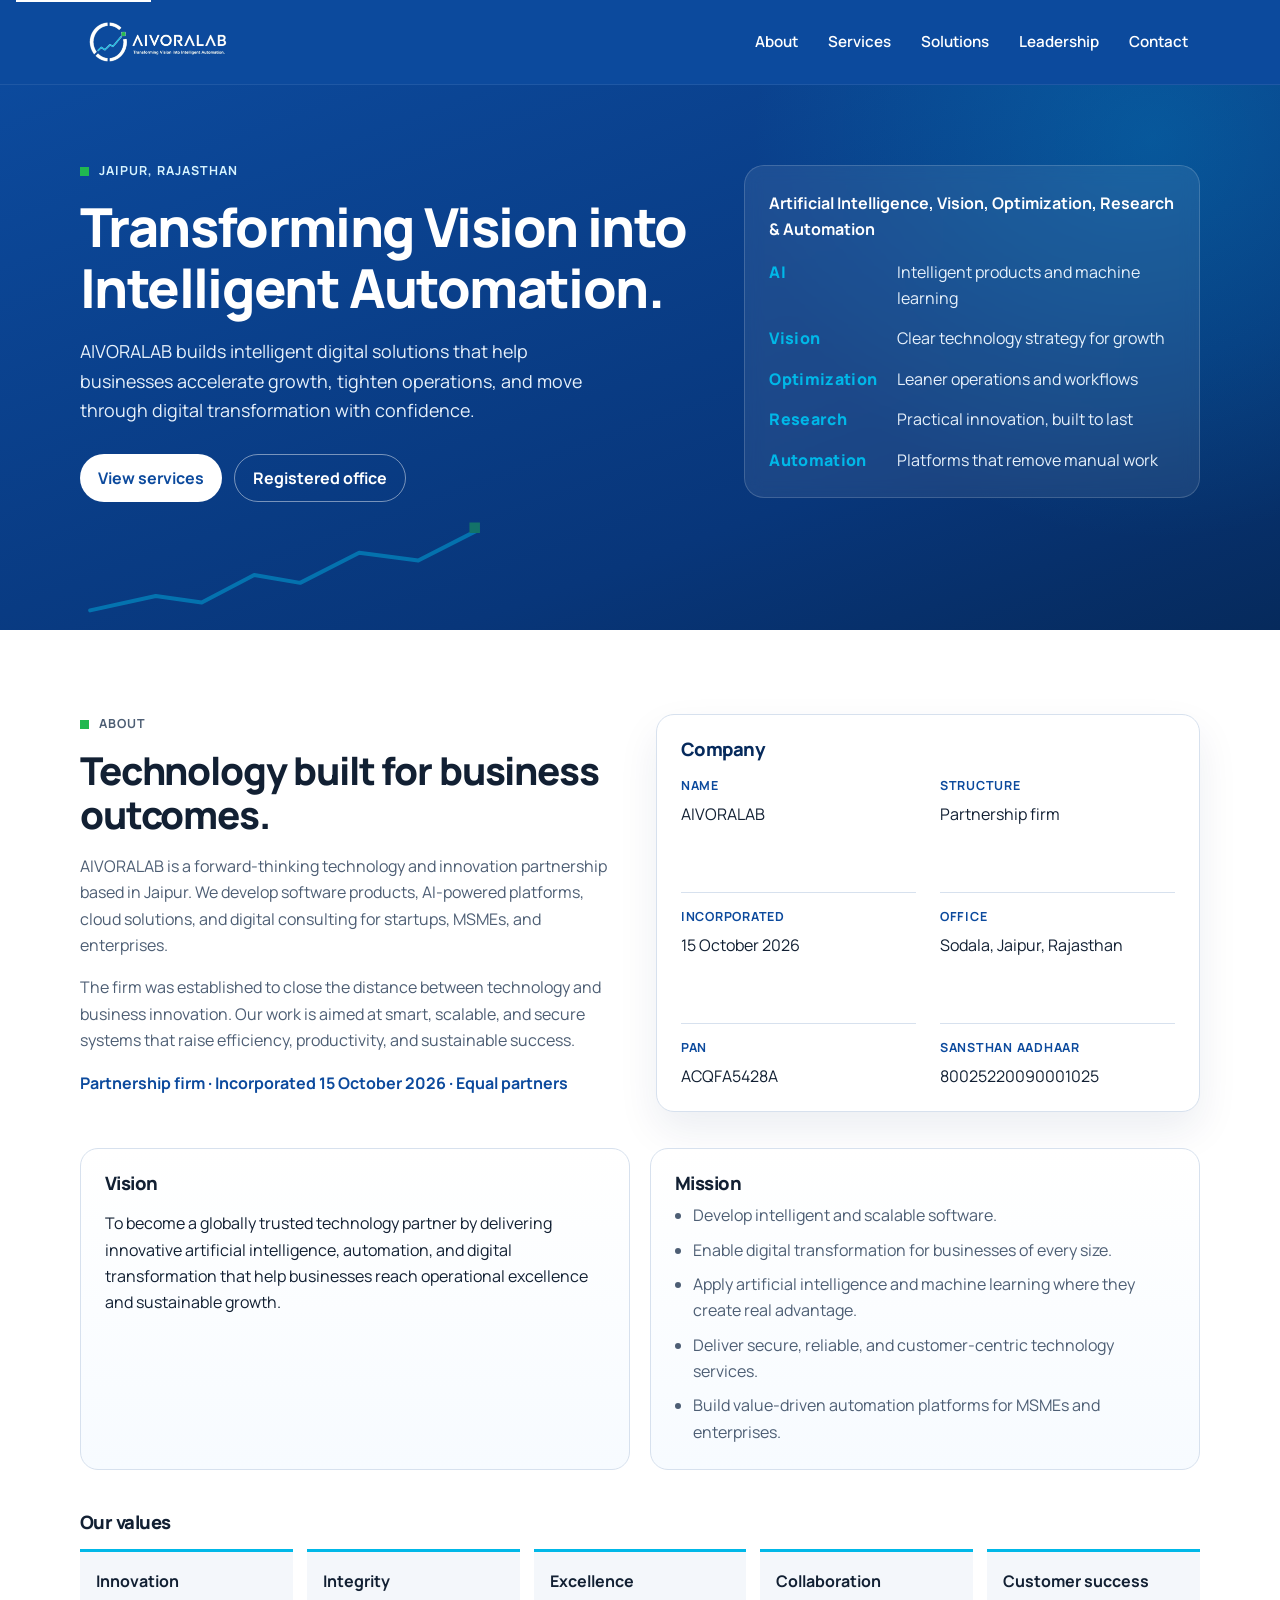
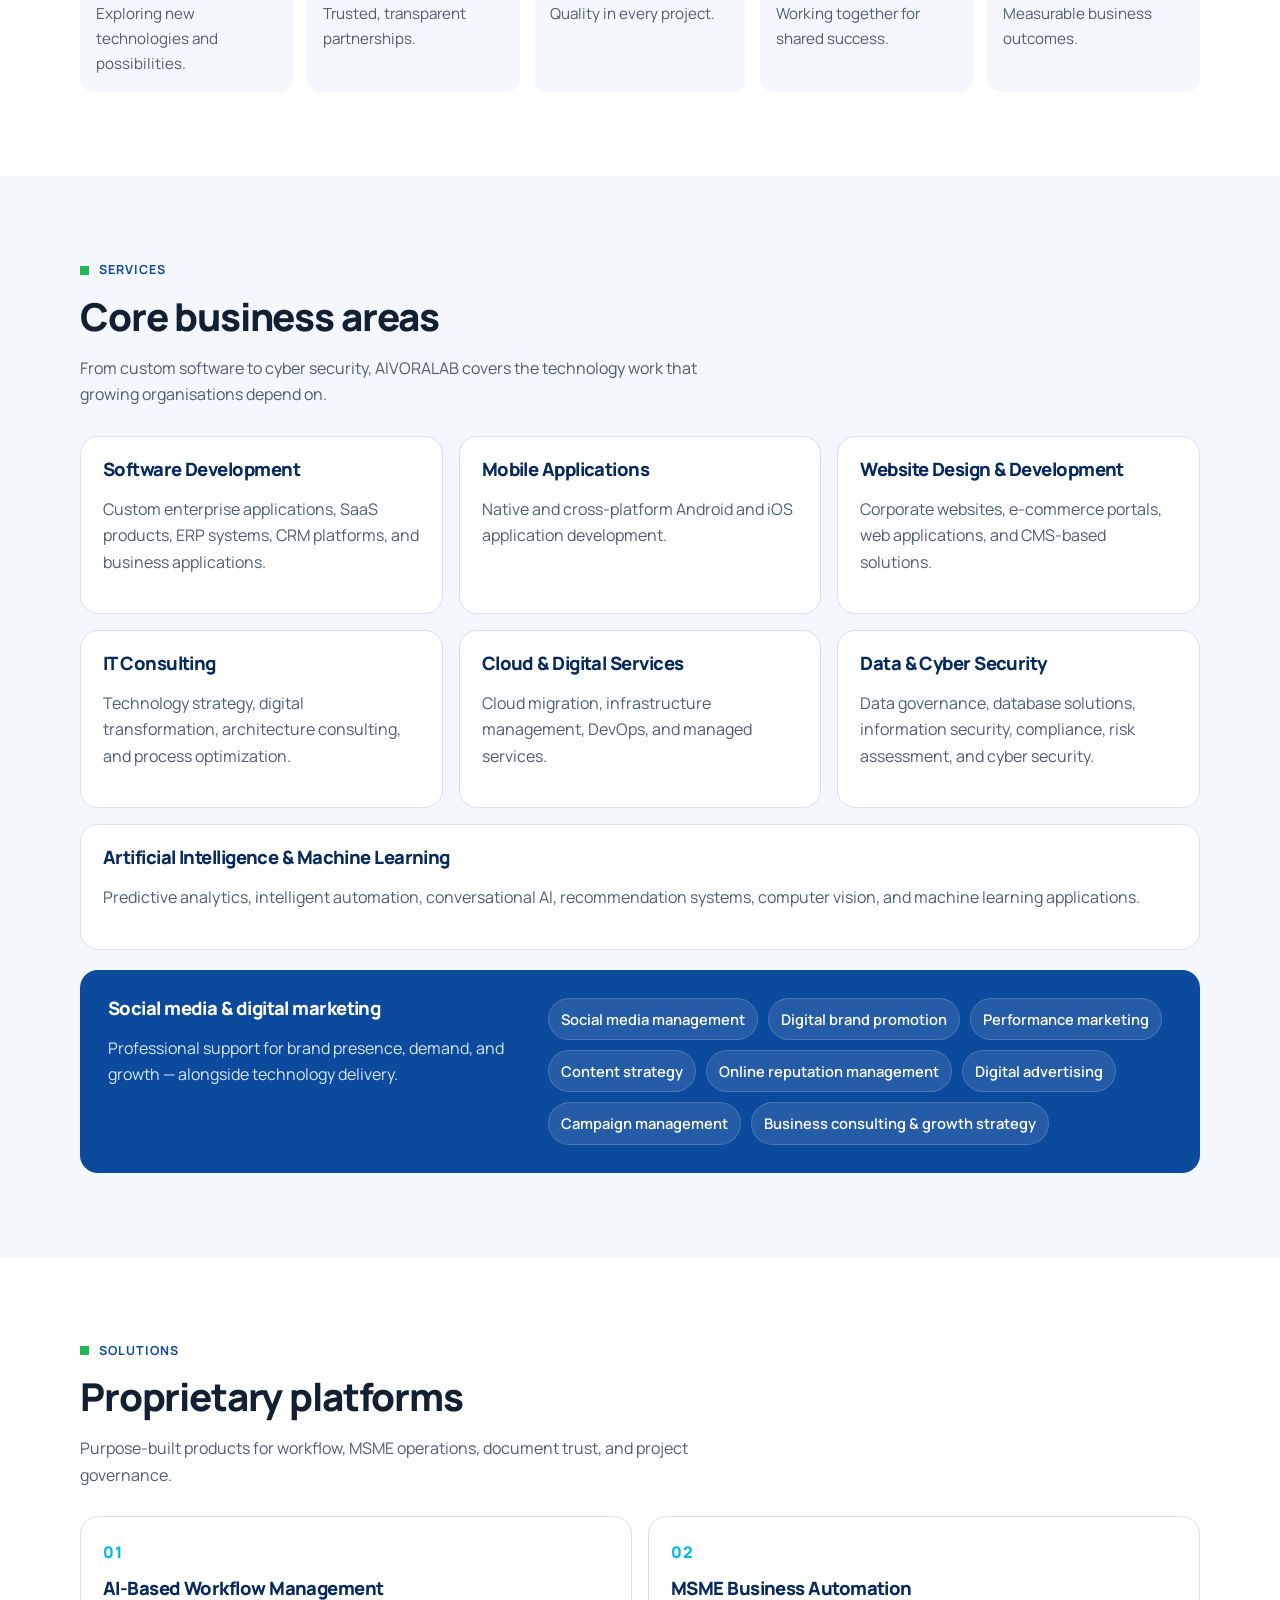
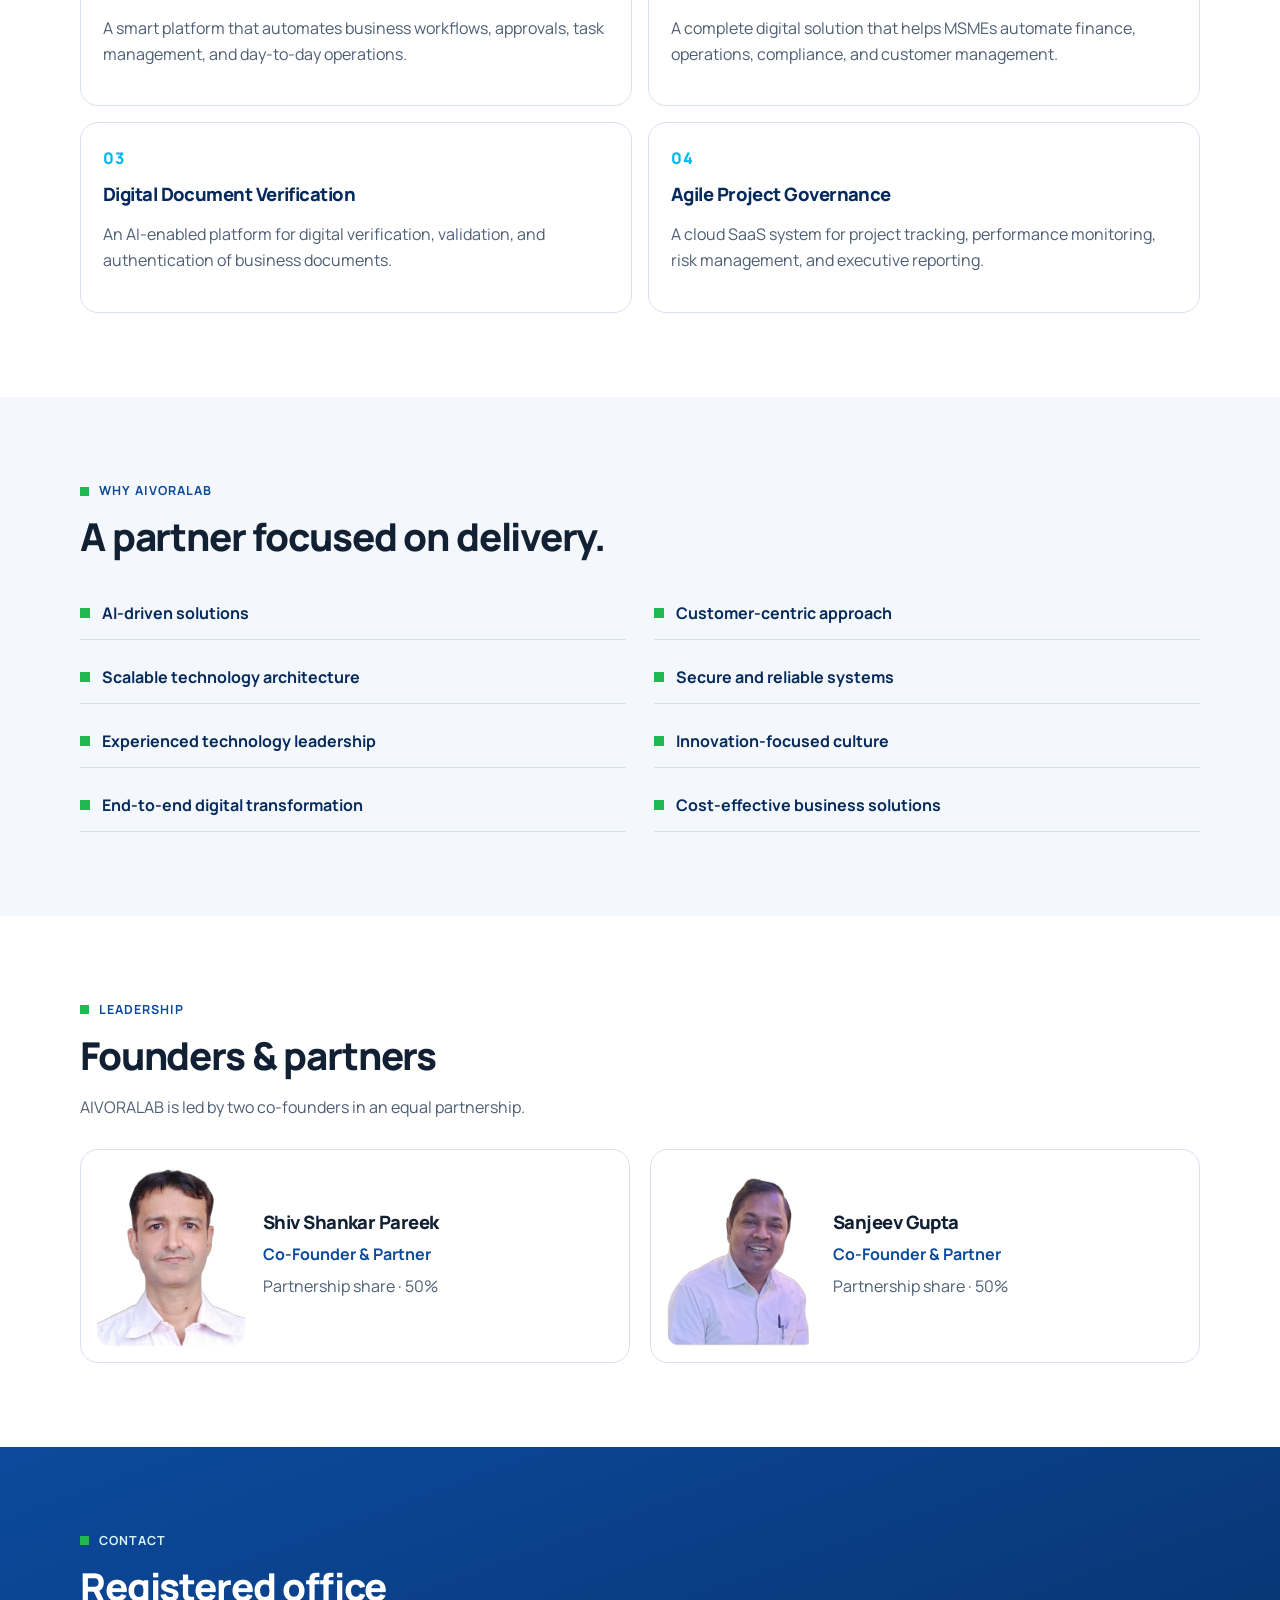
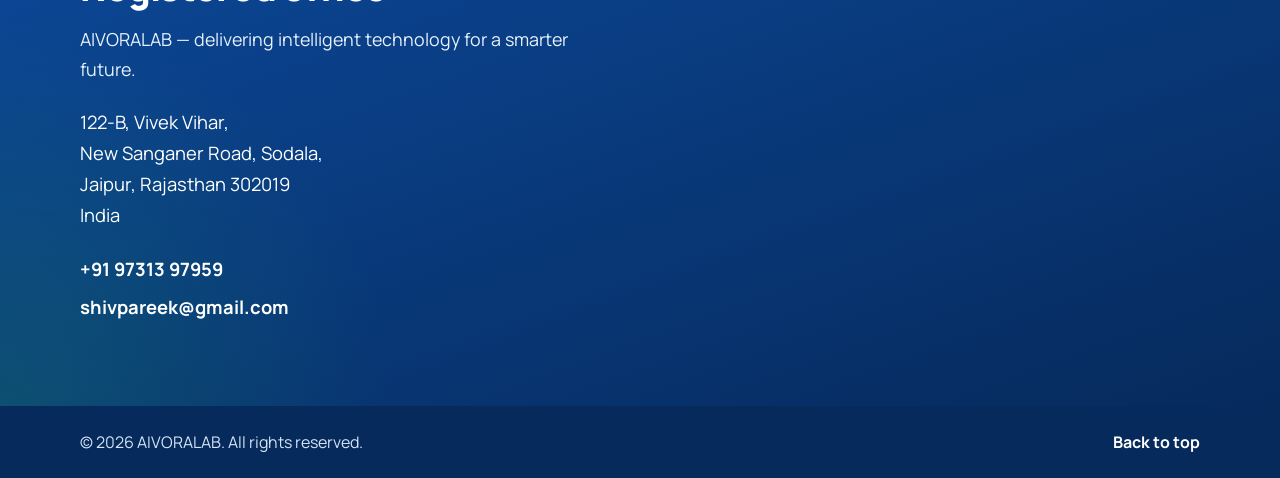
==== AIVORALAB/index.html @ 33884442 "Add files via upload" ====
<!DOCTYPE html>
<html lang="en">
<head>
  <meta charset="UTF-8">
  <meta name="viewport" content="width=device-width, initial-scale=1.0">
  <title>AIVORALAB | Transforming Vision into Intelligent Automation</title>
  <meta name="description" content="AIVORALAB is a Jaipur technology partnership delivering artificial intelligence, software, cloud, automation, and digital transformation for startups, MSMEs, and enterprises.">
  <meta name="theme-color" content="#0c4a9d">
  <link rel="icon" href="assets/logo.jpeg" type="image/jpeg">
  <link rel="preconnect" href="https://fonts.googleapis.com">
  <link rel="preconnect" href="https://fonts.gstatic.com" crossorigin>
  <link href="https://fonts.googleapis.com/css2?family=Manrope:wght@400;500;600;700;800&display=swap" rel="stylesheet">
  <link rel="stylesheet" href="css/styles.css">
  <script type="application/ld+json">
  {
    "@context": "https://schema.org",
    "@type": "Organization",
    "name": "AIVORALAB",
    "alternateName": "Artificial Intelligence, Vision, Optimization, Research & Automation",
    "description": "Technology and innovation partnership developing intelligent software, AI platforms, cloud solutions, and digital consulting services.",
    "slogan": "Transforming Vision into Intelligent Automation.",
    "email": "shivpareek@gmail.com",
    "telephone": "+919731397959",
    "foundingDate": "2026-10-15",
    "address": {
      "@type": "PostalAddress",
      "streetAddress": "122-B, Vivek Vihar, New Sanganer Road, Sodala",
      "addressLocality": "Jaipur",
      "addressRegion": "Rajasthan",
      "postalCode": "302019",
      "addressCountry": "IN"
    },
    "founder": [
      { "@type": "Person", "name": "Shiv Shankar Pareek" },
      { "@type": "Person", "name": "Sanjeev Gupta" }
    ]
  }
  </script>
</head>
<body>
  <div id="top"></div>
  <a class="skip-link" href="#main">Skip to content</a>

  <header class="site-header">
    <div class="container header-bar">
      <a class="brand" href="#top" aria-label="AIVORALAB home">
        <img src="assets/logo.jpeg" alt="AIVORALAB" width="1246" height="462">
      </a>
      <button class="nav-toggle" type="button" aria-expanded="false" aria-controls="site-nav">
        <span class="sr-only">Menu</span>
        <span></span>
        <span></span>
        <span></span>
      </button>
      <nav class="site-nav" id="site-nav" aria-label="Primary">
        <a href="#about">About</a>
        <a href="#services">Services</a>
        <a href="#solutions">Solutions</a>
        <a href="#leadership">Leadership</a>
        <a href="#contact">Contact</a>
      </nav>
    </div>
  </header>

  <main id="main">
    <section class="hero" aria-labelledby="hero-title">
      <div class="container hero-grid">
        <div class="hero-copy">
          <p class="kicker kicker-light"><span class="sq" aria-hidden="true"></span> Jaipur, Rajasthan</p>
          <h1 id="hero-title">Transforming Vision into Intelligent Automation.</h1>
          <p class="lede">AIVORALAB builds intelligent digital solutions that help businesses accelerate growth, tighten operations, and move through digital transformation with confidence.</p>
          <div class="hero-actions">
            <a class="btn btn-light" href="#services">View services</a>
            <a class="btn btn-ghost" href="#contact">Registered office</a>
          </div>
        </div>
        <div class="hero-panel" aria-label="What AIVORALAB stands for">
          <p class="panel-label">Artificial Intelligence, Vision, Optimization, Research &amp; Automation</p>
          <ul class="pillar-list">
            <li><span class="pillar-name">AI</span><span>Intelligent products and machine learning</span></li>
            <li><span class="pillar-name">Vision</span><span>Clear technology strategy for growth</span></li>
            <li><span class="pillar-name">Optimization</span><span>Leaner operations and workflows</span></li>
            <li><span class="pillar-name">Research</span><span>Practical innovation, built to last</span></li>
            <li><span class="pillar-name">Automation</span><span>Platforms that remove manual work</span></li>
          </ul>
        </div>
      </div>
      <svg class="hero-chart" viewBox="0 0 640 180" aria-hidden="true" focusable="false">
        <path d="M20 150 L120 128 L190 138 L270 96 L340 108 L430 62 L520 74 L610 28" fill="none" stroke="#00b8e8" stroke-width="6" stroke-linecap="round" stroke-linejoin="round"/>
        <rect x="598" y="16" width="16" height="16" fill="#20b850"/>
      </svg>
    </section>

    <section class="section" id="about">
      <div class="container about-grid">
        <div>
          <p class="kicker"><span class="sq" aria-hidden="true"></span> About</p>
          <h2>Technology built for business outcomes.</h2>
          <p>AIVORALAB is a forward-thinking technology and innovation partnership based in Jaipur. We develop software products, AI-powered platforms, cloud solutions, and digital consulting for startups, MSMEs, and enterprises.</p>
          <p>The firm was established to close the distance between technology and business innovation. Our work is aimed at smart, scalable, and secure systems that raise efficiency, productivity, and sustainable success.</p>
          <p class="quiet">Partnership firm · Incorporated 15 October 2026 · Equal partners</p>
        </div>
        <aside class="fact-card" aria-label="Company facts">
          <h3>Company</h3>
          <dl>
            <div>
              <dt>Name</dt>
              <dd>AIVORALAB</dd>
            </div>
            <div>
              <dt>Structure</dt>
              <dd>Partnership firm</dd>
            </div>
            <div>
              <dt>Incorporated</dt>
              <dd>15 October 2026</dd>
            </div>
            <div>
              <dt>Office</dt>
              <dd>Sodala, Jaipur, Rajasthan</dd>
            </div>
            <div>
              <dt>PAN</dt>
              <dd>ACQFA5428A</dd>
            </div>
            <div>
              <dt>Sansthan Aadhaar</dt>
              <dd>80025220090001025</dd>
            </div>
          </dl>
        </aside>
      </div>

      <div class="container split-cards">
        <article class="panel">
          <h3>Vision</h3>
          <p>To become a globally trusted technology partner by delivering innovative artificial intelligence, automation, and digital transformation that help businesses reach operational excellence and sustainable growth.</p>
        </article>
        <article class="panel">
          <h3>Mission</h3>
          <ul class="clean-list">
            <li>Develop intelligent and scalable software.</li>
            <li>Enable digital transformation for businesses of every size.</li>
            <li>Apply artificial intelligence and machine learning where they create real advantage.</li>
            <li>Deliver secure, reliable, and customer-centric technology services.</li>
            <li>Build value-driven automation platforms for MSMEs and enterprises.</li>
          </ul>
        </article>
      </div>

      <div class="container">
        <h3 class="subhead">Our values</h3>
        <ul class="value-row">
          <li>
            <strong>Innovation</strong>
            <span>Exploring new technologies and possibilities.</span>
          </li>
          <li>
            <strong>Integrity</strong>
            <span>Trusted, transparent partnerships.</span>
          </li>
          <li>
            <strong>Excellence</strong>
            <span>Quality in every project.</span>
          </li>
          <li>
            <strong>Collaboration</strong>
            <span>Working together for shared success.</span>
          </li>
          <li>
            <strong>Customer success</strong>
            <span>Measurable business outcomes.</span>
          </li>
        </ul>
      </div>
    </section>

    <section class="section section-muted" id="services">
      <div class="container">
        <p class="kicker"><span class="sq" aria-hidden="true"></span> Services</p>
        <h2>Core business areas</h2>
        <p class="section-intro">From custom software to cyber security, AIVORALAB covers the technology work that growing organisations depend on.</p>
        <div class="card-grid">
          <article class="card">
            <h3>Software Development</h3>
            <p>Custom enterprise applications, SaaS products, ERP systems, CRM platforms, and business applications.</p>
          </article>
          <article class="card">
            <h3>Mobile Applications</h3>
            <p>Native and cross-platform Android and iOS application development.</p>
          </article>
          <article class="card">
            <h3>Website Design &amp; Development</h3>
            <p>Corporate websites, e-commerce portals, web applications, and CMS-based solutions.</p>
          </article>
          <article class="card">
            <h3>IT Consulting</h3>
            <p>Technology strategy, digital transformation, architecture consulting, and process optimization.</p>
          </article>
          <article class="card">
            <h3>Cloud &amp; Digital Services</h3>
            <p>Cloud migration, infrastructure management, DevOps, and managed services.</p>
          </article>
          <article class="card">
            <h3>Data &amp; Cyber Security</h3>
            <p>Data governance, database solutions, information security, compliance, risk assessment, and cyber security.</p>
          </article>
          <article class="card card-wide">
            <h3>Artificial Intelligence &amp; Machine Learning</h3>
            <p>Predictive analytics, intelligent automation, conversational AI, recommendation systems, computer vision, and machine learning applications.</p>
          </article>
        </div>

        <div class="marketing-band">
          <div>
            <h3>Social media &amp; digital marketing</h3>
            <p>Professional support for brand presence, demand, and growth — alongside technology delivery.</p>
          </div>
          <ul>
            <li>Social media management</li>
            <li>Digital brand promotion</li>
            <li>Performance marketing</li>
            <li>Content strategy</li>
            <li>Online reputation management</li>
            <li>Digital advertising</li>
            <li>Campaign management</li>
            <li>Business consulting &amp; growth strategy</li>
          </ul>
        </div>
      </div>
    </section>

    <section class="section" id="solutions">
      <div class="container">
        <p class="kicker"><span class="sq" aria-hidden="true"></span> Solutions</p>
        <h2>Proprietary platforms</h2>
        <p class="section-intro">Purpose-built products for workflow, MSME operations, document trust, and project governance.</p>
        <div class="solution-grid">
          <article class="solution">
            <span class="index">01</span>
            <h3>AI-Based Workflow Management</h3>
            <p>A smart platform that automates business workflows, approvals, task management, and day-to-day operations.</p>
          </article>
          <article class="solution">
            <span class="index">02</span>
            <h3>MSME Business Automation</h3>
            <p>A complete digital solution that helps MSMEs automate finance, operations, compliance, and customer management.</p>
          </article>
          <article class="solution">
            <span class="index">03</span>
            <h3>Digital Document Verification</h3>
            <p>An AI-enabled platform for digital verification, validation, and authentication of business documents.</p>
          </article>
          <article class="solution">
            <span class="index">04</span>
            <h3>Agile Project Governance</h3>
            <p>A cloud SaaS system for project tracking, performance monitoring, risk management, and executive reporting.</p>
          </article>
        </div>
      </div>
    </section>

    <section class="section section-muted" id="why" aria-labelledby="why-title">
      <div class="container">
        <p class="kicker"><span class="sq" aria-hidden="true"></span> Why AIVORALAB</p>
        <h2 id="why-title">A partner focused on delivery.</h2>
        <ul class="why-grid">
          <li>AI-driven solutions</li>
          <li>Customer-centric approach</li>
          <li>Scalable technology architecture</li>
          <li>Secure and reliable systems</li>
          <li>Experienced technology leadership</li>
          <li>Innovation-focused culture</li>
          <li>End-to-end digital transformation</li>
          <li>Cost-effective business solutions</li>
        </ul>
      </div>
    </section>

    <section class="section" id="leadership">
      <div class="container">
        <p class="kicker"><span class="sq" aria-hidden="true"></span> Leadership</p>
        <h2>Founders &amp; partners</h2>
        <p class="section-intro">AIVORALAB is led by two co-founders in an equal partnership.</p>
        <div class="people">
          <article class="person">
            <img src="assets/shiv-shankar-pareek-white.jpg" alt="Portrait of Shiv Shankar Pareek" width="402" height="520">
            <div>
              <h3>Shiv Shankar Pareek</h3>
              <p class="role">Co-Founder &amp; Partner</p>
              <p class="share">Partnership share · 50%</p>
            </div>
          </article>
          <article class="person">
            <img src="assets/SanjeevGupta-white.jpg" alt="Portrait of Sanjeev Gupta" width="833" height="955">
            <div>
              <h3>Sanjeev Gupta</h3>
              <p class="role">Co-Founder &amp; Partner</p>
              <p class="share">Partnership share · 50%</p>
            </div>
          </article>
        </div>
      </div>
    </section>

    <section class="section section-contact" id="contact">
      <div class="container">
        <p class="kicker kicker-light"><span class="sq" aria-hidden="true"></span> Contact</p>
        <h2>Registered office</h2>
        <p class="lede lede-light">AIVORALAB — delivering intelligent technology for a smarter future.</p>
        <address>
          122-B, Vivek Vihar,<br>
          New Sanganer Road, Sodala,<br>
          Jaipur, Rajasthan 302019<br>
          India
        </address>
        <ul class="contact-links">
          <li><a href="tel:+919731397959">+91 97313 97959</a></li>
          <li><a href="mailto:shivpareek@gmail.com">shivpareek@gmail.com</a></li>
        </ul>
      </div>
    </section>
  </main>

  <footer class="site-footer">
    <div class="container footer-bar">
      <p>© <span id="year">2026</span> AIVORALAB. All rights reserved.</p>
      <a class="back-to-top" href="#top">Back to top</a>
    </div>
  </footer>

  <script src="js/main.js"></script>
</body>
</html>
---- AIVORALAB/css/styles.css ----
:root {
  --blue: #0c4a9d;
  --blue-deep: #08367a;
  --blue-ink: #062a5c;
  --cyan: #00b8e8;
  --green: #20b850;
  --white: #ffffff;
  --paper: #f4f7fb;
  --line: #d7e1ee;
  --ink: #122033;
  --muted: #4d5e74;
  --header: 84px;
  --max: 1120px;
  --shadow: 0 18px 40px rgba(8, 40, 90, 0.08);
  --font: "Manrope", "Segoe UI", sans-serif;
}

*,
*::before,
*::after {
  box-sizing: border-box;
}

html {
  scroll-behavior: smooth;
}

body {
  margin: 0;
  font-family: var(--font);
  color: var(--ink);
  background: var(--white);
  line-height: 1.65;
}

img {
  max-width: 100%;
  display: block;
}

a {
  color: inherit;
}

address {
  font-style: normal;
}

.sr-only {
  position: absolute;
  width: 1px;
  height: 1px;
  padding: 0;
  margin: -1px;
  overflow: hidden;
  clip: rect(0, 0, 0, 0);
  white-space: nowrap;
  border: 0;
}

.skip-link {
  position: absolute;
  left: 16px;
  top: -40px;
  background: var(--white);
  color: var(--blue);
  padding: 8px 12px;
  z-index: 20;
}

.skip-link:focus {
  top: 12px;
}

.container {
  width: min(var(--max), calc(100% - 40px));
  margin-inline: auto;
}

.site-header {
  position: sticky;
  top: 0;
  z-index: 10;
  background: var(--blue);
  border-bottom: 1px solid rgba(255, 255, 255, 0.08);
}

.header-bar {
  min-height: var(--header);
  display: flex;
  align-items: center;
  justify-content: space-between;
  gap: 24px;
}

.brand {
  flex: none;
  min-width: 0;
}

.brand img {
  height: 58px;
  width: auto;
  max-width: min(240px, 58vw);
  background: var(--blue);
}

.site-nav {
  display: flex;
  align-items: center;
  gap: 6px;
}

.site-nav a {
  color: var(--white);
  text-decoration: none;
  font-weight: 600;
  font-size: 0.95rem;
  padding: 8px 12px;
  border-radius: 999px;
}

.site-nav a:hover,
.site-nav a:focus-visible,
.site-nav a.is-active {
  background: rgba(255, 255, 255, 0.12);
  outline: none;
}

.nav-toggle {
  display: none;
  width: 44px;
  height: 44px;
  border: 1px solid rgba(255, 255, 255, 0.35);
  background: transparent;
  border-radius: 10px;
  padding: 10px;
  cursor: pointer;
}

.nav-toggle span:not(.sr-only) {
  display: block;
  height: 2px;
  margin: 5px 0;
  background: var(--white);
  border-radius: 2px;
}

.hero {
  position: relative;
  overflow: hidden;
  background:
    radial-gradient(circle at 90% 10%, rgba(0, 184, 232, 0.22), transparent 32%),
    linear-gradient(160deg, var(--blue) 0%, var(--blue-deep) 70%, var(--blue-ink) 100%);
  color: var(--white);
  padding: 76px 0 128px;
}

.hero-grid {
  position: relative;
  z-index: 1;
  display: grid;
  grid-template-columns: 1.15fr 0.85fr;
  gap: 48px;
  align-items: center;
}

.kicker {
  display: flex;
  align-items: center;
  gap: 10px;
  margin: 0 0 14px;
  color: var(--blue);
  font-weight: 700;
  letter-spacing: 0.08em;
  text-transform: uppercase;
  font-size: 0.78rem;
}

.kicker-light {
  color: #d7f4ff;
}

.sq {
  width: 9px;
  height: 9px;
  background: var(--green);
  flex: none;
}

h1,
h2,
h3 {
  font-weight: 800;
  letter-spacing: -0.03em;
  line-height: 1.15;
}

h1 {
  margin: 0 0 18px;
  font-size: clamp(2.35rem, 4.2vw, 3.55rem);
  max-width: 20ch;
}

h2 {
  margin: 0 0 16px;
  font-size: clamp(1.8rem, 3vw, 2.5rem);
}

h3 {
  margin: 0 0 8px;
  font-size: 1.15rem;
}

.lede {
  margin: 0;
  max-width: 46ch;
  font-size: 1.12rem;
  color: #e7f1fb;
}

.hero-actions {
  display: flex;
  flex-wrap: wrap;
  gap: 12px;
  margin-top: 28px;
}

.btn {
  display: inline-flex;
  align-items: center;
  justify-content: center;
  min-height: 48px;
  padding: 0 18px;
  border-radius: 999px;
  text-decoration: none;
  font-weight: 700;
}

.btn:focus-visible,
.site-footer a:focus-visible,
.nav-toggle:focus-visible {
  outline: 3px solid var(--cyan);
  outline-offset: 3px;
}

.btn-light {
  background: var(--white);
  color: var(--blue);
}

.btn-light:hover {
  background: #e9f8ff;
}

.btn-ghost {
  color: var(--white);
  border: 1px solid rgba(255, 255, 255, 0.45);
}

.btn-ghost:hover {
  background: rgba(255, 255, 255, 0.08);
}

.hero-panel {
  background: rgba(255, 255, 255, 0.08);
  border: 1px solid rgba(255, 255, 255, 0.16);
  border-radius: 20px;
  padding: 24px;
  backdrop-filter: blur(8px);
}

.panel-label {
  margin: 0 0 16px;
  font-weight: 700;
  color: #ffffff;
}

.pillar-list {
  list-style: none;
  margin: 0;
  padding: 0;
  display: grid;
  grid-template-columns: max-content minmax(0, 1fr);
  column-gap: 20px;
  row-gap: 14px;
  align-items: baseline;
}

.pillar-list li {
  display: contents;
}

.pillar-name {
  color: var(--cyan);
  font-weight: 800;
  letter-spacing: 0.02em;
  white-space: nowrap;
}

.pillar-list li span:last-child {
  min-width: 0;
  color: #e7f1fb;
}

.hero-chart {
  position: absolute;
  left: 6%;
  bottom: 0;
  width: min(420px, 46vw);
  opacity: 0.45;
  pointer-events: none;
}

.section {
  padding: 84px 0;
  scroll-margin-top: calc(var(--header) + 12px);
}

.section-muted {
  background: var(--paper);
}

#top {
  position: absolute;
  top: 0;
  left: 0;
  width: 1px;
  height: 1px;
}

.about-grid {
  display: grid;
  grid-template-columns: 1fr 1fr;
  gap: 32px;
  align-items: stretch;
}

.about-grid p,
.section-intro,
.card p,
.solution p,
.marketing-band p {
  color: var(--muted);
}

.quiet {
  color: var(--blue) !important;
  font-weight: 700;
}

.fact-card,
.panel,
.card,
.solution {
  background: var(--white);
  border: 1px solid var(--line);
  border-radius: 18px;
}

.fact-card {
  height: 100%;
  padding: 24px 24px 8px;
  box-shadow: var(--shadow);
  display: flex;
  flex-direction: column;
}

.fact-card h3 {
  color: var(--blue-ink);
  margin-bottom: 16px;
}

.fact-card dl {
  margin: 0;
  flex: 1;
  display: grid;
  grid-template-columns: 1fr 1fr;
  column-gap: 24px;
  align-content: space-between;
}

.fact-card dl div {
  min-width: 0;
  padding: 14px 0;
  border-top: 1px solid var(--line);
}

.fact-card dl div:nth-child(-n+2) {
  border-top: 0;
  padding-top: 0;
}

dt {
  font-size: 0.78rem;
  letter-spacing: 0.06em;
  text-transform: uppercase;
  color: var(--blue);
  font-weight: 700;
}

dd {
  margin: 4px 0 0;
  overflow-wrap: anywhere;
}

.split-cards {
  display: grid;
  grid-template-columns: 1fr 1fr;
  gap: 20px;
  margin-top: 36px;
}

.panel {
  height: 100%;
  padding: 24px;
  background: linear-gradient(180deg, #ffffff 0%, #f7fbff 100%);
}

.clean-list {
  margin: 0;
  padding-left: 18px;
  color: var(--muted);
}

.clean-list li + li {
  margin-top: 8px;
}

.subhead {
  margin: 42px 0 16px;
}

.value-row {
  list-style: none;
  margin: 0;
  padding: 0;
  display: grid;
  grid-template-columns: repeat(5, 1fr);
  gap: 14px;
}

.value-row li {
  min-width: 0;
  height: 100%;
  padding: 16px;
  border-top: 3px solid var(--cyan);
  background: var(--paper);
  border-radius: 0 0 14px 14px;
}

.value-row strong,
.value-row span {
  display: block;
}

.value-row span {
  margin-top: 6px;
  color: var(--muted);
  font-size: 0.95rem;
}

.section-intro {
  max-width: 62ch;
  margin-top: 0;
}

.card-grid,
.solution-grid {
  display: grid;
  gap: 16px;
  margin-top: 28px;
}

.card-grid {
  grid-template-columns: repeat(3, 1fr);
}

.card,
.solution {
  padding: 22px;
}

.card-wide {
  grid-column: 1 / -1;
}

.card h3,
.solution h3 {
  color: var(--blue-ink);
}

.card:hover,
.solution:hover {
  border-color: #8fd4ee;
}

.marketing-band {
  margin-top: 20px;
  display: grid;
  grid-template-columns: 0.8fr 1.2fr;
  gap: 24px;
  padding: 28px;
  border-radius: 18px;
  background: var(--blue);
  color: var(--white);
}

.marketing-band p {
  color: #d7e7f8;
}

.marketing-band ul {
  list-style: none;
  margin: 0;
  padding: 0;
  display: flex;
  flex-wrap: wrap;
  gap: 10px;
  align-content: start;
}

.marketing-band li {
  background: rgba(255, 255, 255, 0.1);
  border: 1px solid rgba(255, 255, 255, 0.16);
  border-radius: 999px;
  padding: 8px 12px;
  font-weight: 600;
  font-size: 0.92rem;
}

.solution-grid {
  grid-template-columns: 1fr 1fr;
}

.index {
  display: inline-block;
  margin-bottom: 12px;
  color: var(--cyan);
  font-weight: 800;
  letter-spacing: 0.08em;
}

.why-grid {
  list-style: none;
  margin: 28px 0 0;
  padding: 0;
  display: grid;
  grid-template-columns: 1fr 1fr;
  gap: 12px 28px;
}

.why-grid li {
  display: flex;
  align-items: center;
  gap: 12px;
  min-height: 52px;
  padding: 8px 0;
  border-bottom: 1px solid var(--line);
  font-weight: 700;
  color: var(--blue-ink);
}

.why-grid li::before {
  content: "";
  width: 10px;
  height: 10px;
  background: var(--green);
  flex: none;
}

.people {
  display: grid;
  grid-template-columns: 1fr 1fr;
  gap: 20px;
  margin-top: 28px;
}

.person {
  display: grid;
  grid-template-columns: 148px 1fr;
  gap: 18px;
  align-items: center;
  padding: 16px;
  border: 1px solid var(--line);
  border-radius: 18px;
  background: var(--white);
}

.person img,
.avatar {
  width: 100%;
  height: 180px;
  object-fit: cover;
  object-position: center 18%;
  border-radius: 14px;
  background: #ffffff;
}

.avatar {
  display: grid;
  place-items: center;
  color: var(--white);
  font-size: 2rem;
  font-weight: 800;
  letter-spacing: 0.04em;
  background:
    linear-gradient(160deg, var(--blue), var(--blue-deep));
}

.role {
  margin: 0;
  color: var(--blue);
  font-weight: 700;
}

.share {
  margin: 6px 0 0;
  color: var(--muted);
}

.section-contact {
  background:
    radial-gradient(circle at 0% 100%, rgba(32, 184, 80, 0.18), transparent 28%),
    linear-gradient(160deg, var(--blue) 0%, var(--blue-ink) 100%);
  color: var(--white);
}

.lede-light {
  color: #e7f1fb;
  margin-bottom: 22px;
}

.section-contact address {
  font-size: 1.15rem;
  line-height: 1.7;
}

.contact-links {
  list-style: none;
  margin: 22px 0 0;
  padding: 0;
  display: grid;
  gap: 8px;
}

.contact-links a {
  color: var(--white);
  font-weight: 700;
  font-size: 1.15rem;
  text-decoration: none;
}

.contact-links a:hover,
.contact-links a:focus-visible {
  color: #b8ecff;
  text-decoration: underline;
}

.site-footer {
  background: var(--blue-ink);
  color: #d5e3f4;
}

.footer-bar {
  min-height: 72px;
  display: flex;
  align-items: center;
  justify-content: space-between;
  gap: 16px;
}

.footer-bar p {
  margin: 0;
}

.site-footer a {
  color: var(--white);
  font-weight: 700;
  text-decoration: none;
}

@media (max-width: 980px) {
  .hero-grid,
  .about-grid,
  .split-cards,
  .marketing-band {
    grid-template-columns: 1fr;
  }

  .card-grid,
  .solution-grid,
  .why-grid,
  .people {
    grid-template-columns: 1fr 1fr;
  }

  .value-row {
    grid-template-columns: repeat(6, minmax(0, 1fr));
  }

  .value-row li:nth-child(-n+3) {
    grid-column: span 2;
  }

  .value-row li:nth-child(n+4) {
    grid-column: span 3;
  }

  h1 {
    max-width: none;
  }

  .hero-chart {
    display: none;
  }

  .nav-toggle {
    display: block;
    flex: none;
  }

  .site-nav {
    display: none;
    position: absolute;
    left: 0;
    right: 0;
    top: 100%;
    background: var(--blue-deep);
    flex-direction: column;
    align-items: stretch;
    padding: 10px 16px 18px;
    border-bottom: 1px solid rgba(255, 255, 255, 0.08);
  }

  .site-nav.is-open {
    display: flex;
  }

  .site-nav a {
    padding: 12px;
  }
}

@media (max-width: 760px) {
  :root {
    --header: 72px;
  }

  .container {
    width: min(var(--max), calc(100% - 32px));
  }

  .brand img {
    height: 46px;
  }

  .hero {
    padding: 48px 0 72px;
  }

  .hero-actions {
    flex-direction: column;
    align-items: stretch;
  }

  .pillar-list {
    grid-template-columns: 1fr;
    row-gap: 16px;
  }

  .pillar-list li {
    display: grid;
    gap: 2px;
  }

  .pillar-name {
    white-space: normal;
  }

  .section {
    padding: 64px 0;
  }

  .why-grid,
  .value-row,
  .card-grid,
  .solution-grid,
  .people,
  .fact-card dl {
    grid-template-columns: 1fr;
  }

  .value-row li,
  .value-row li:nth-child(-n+3),
  .value-row li:nth-child(n+4) {
    grid-column: auto;
  }

  .fact-card dl div:nth-child(-n+2) {
    border-top: 1px solid var(--line);
    padding-top: 14px;
  }

  .fact-card dl div:first-child {
    border-top: 0;
    padding-top: 0;
  }

  .person {
    grid-template-columns: 112px 1fr;
    align-items: center;
  }

  .person img,
  .avatar {
    width: 100%;
    height: 136px;
  }

  .footer-bar {
    flex-direction: column;
    align-items: flex-start;
    padding: 20px 0;
  }
}

@media (prefers-reduced-motion: reduce) {
  html {
    scroll-behavior: auto;
  }
}
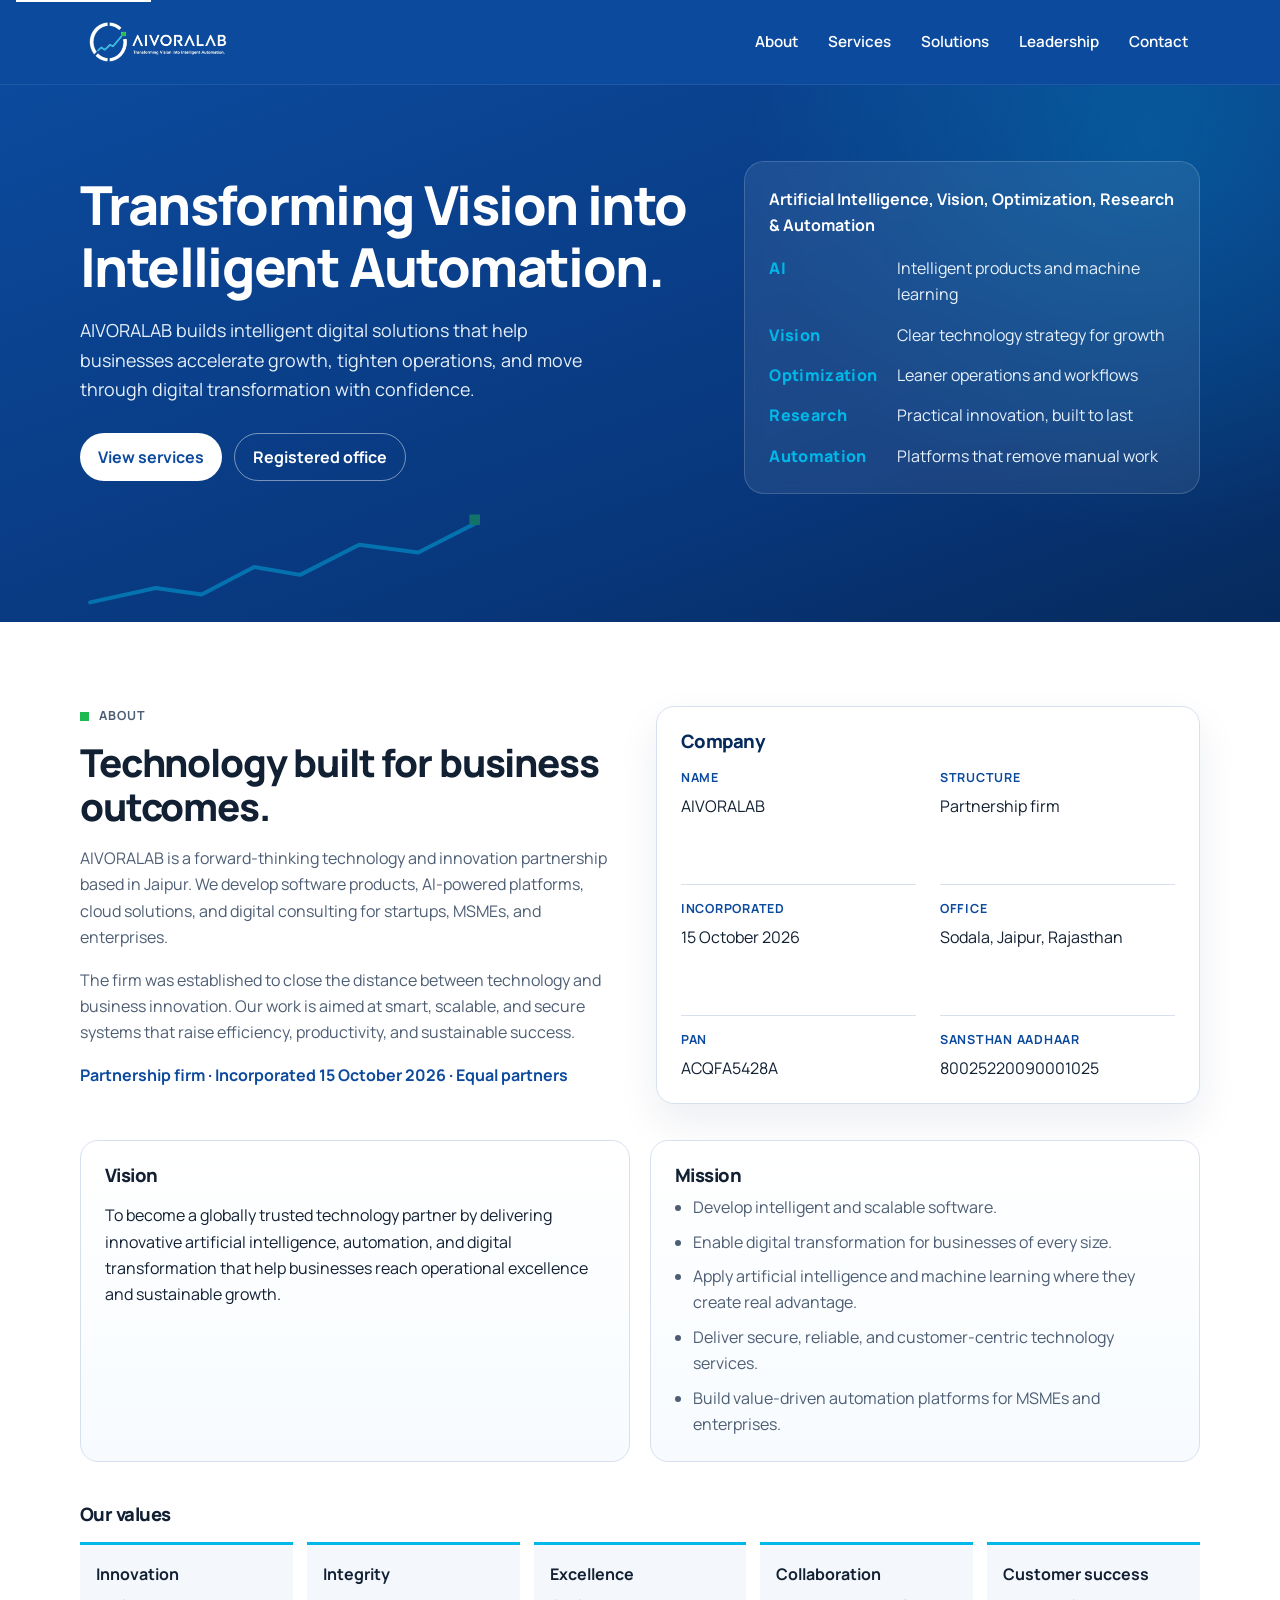
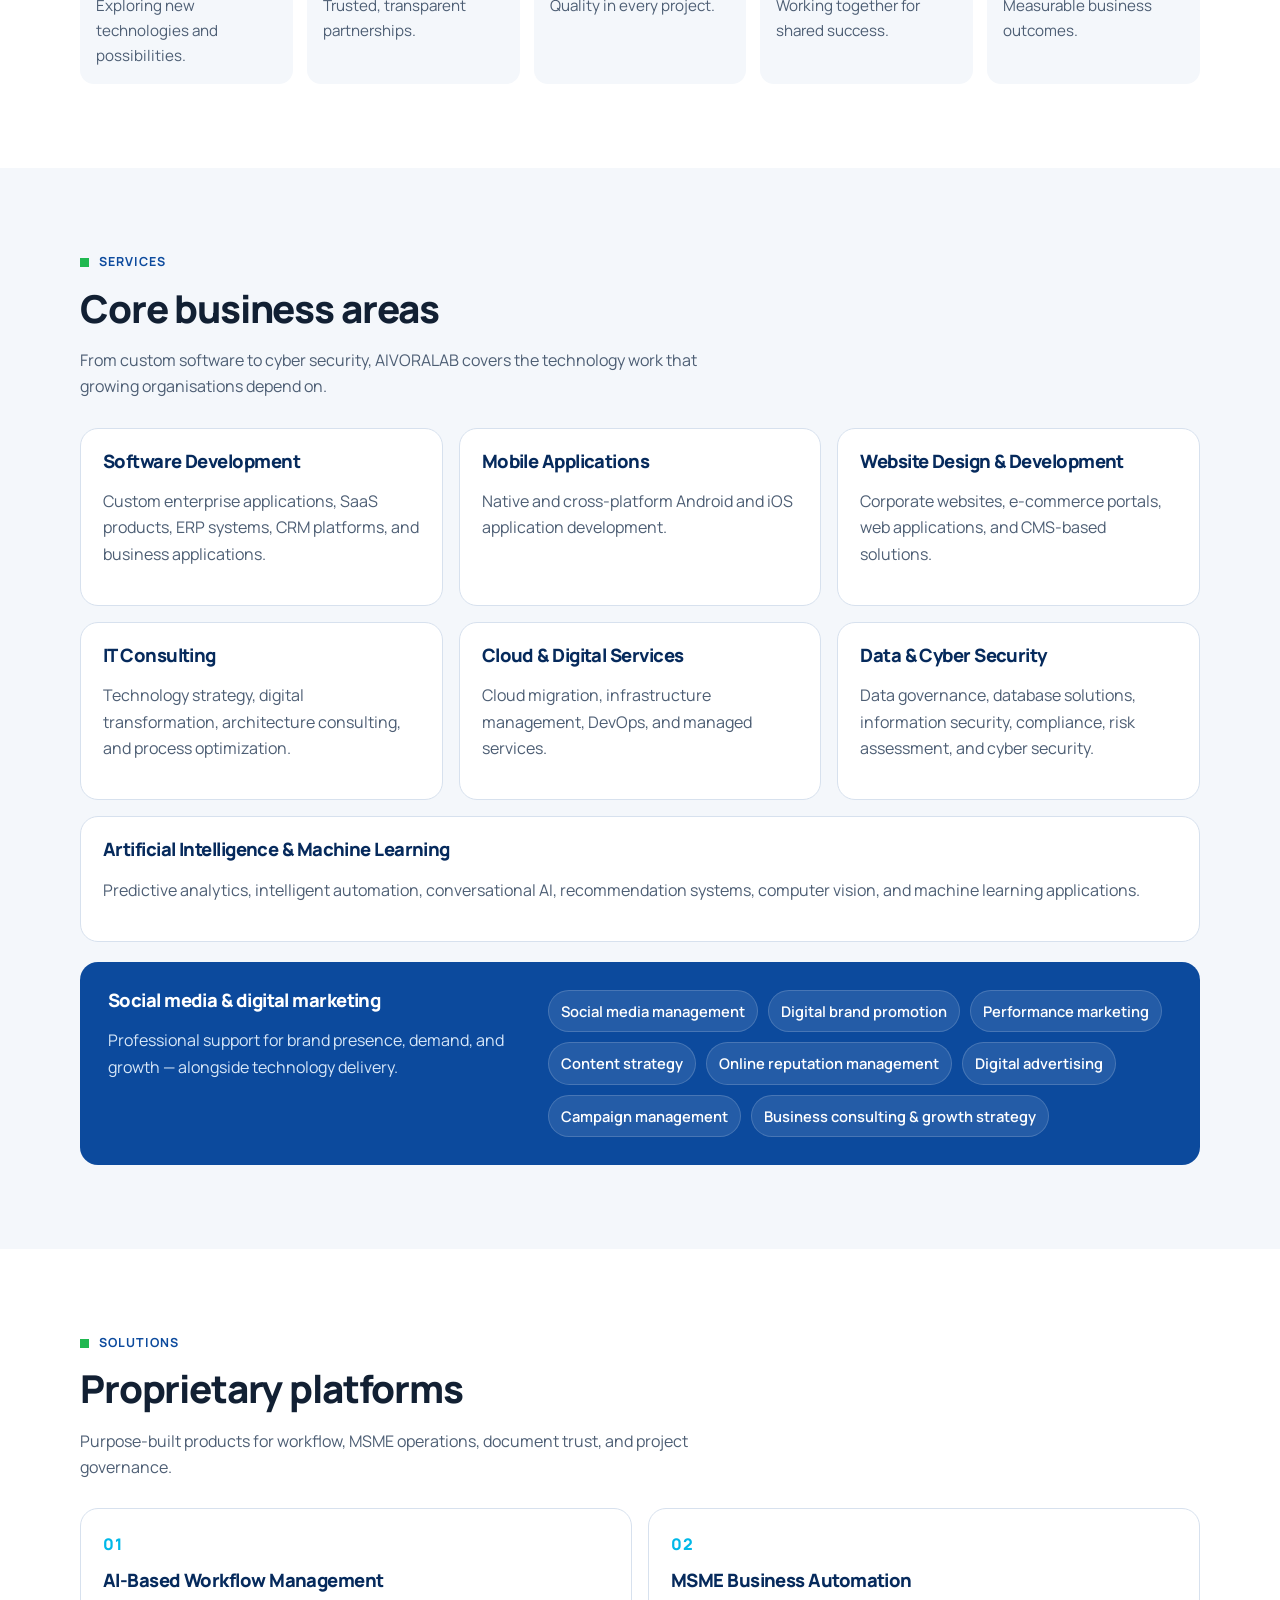
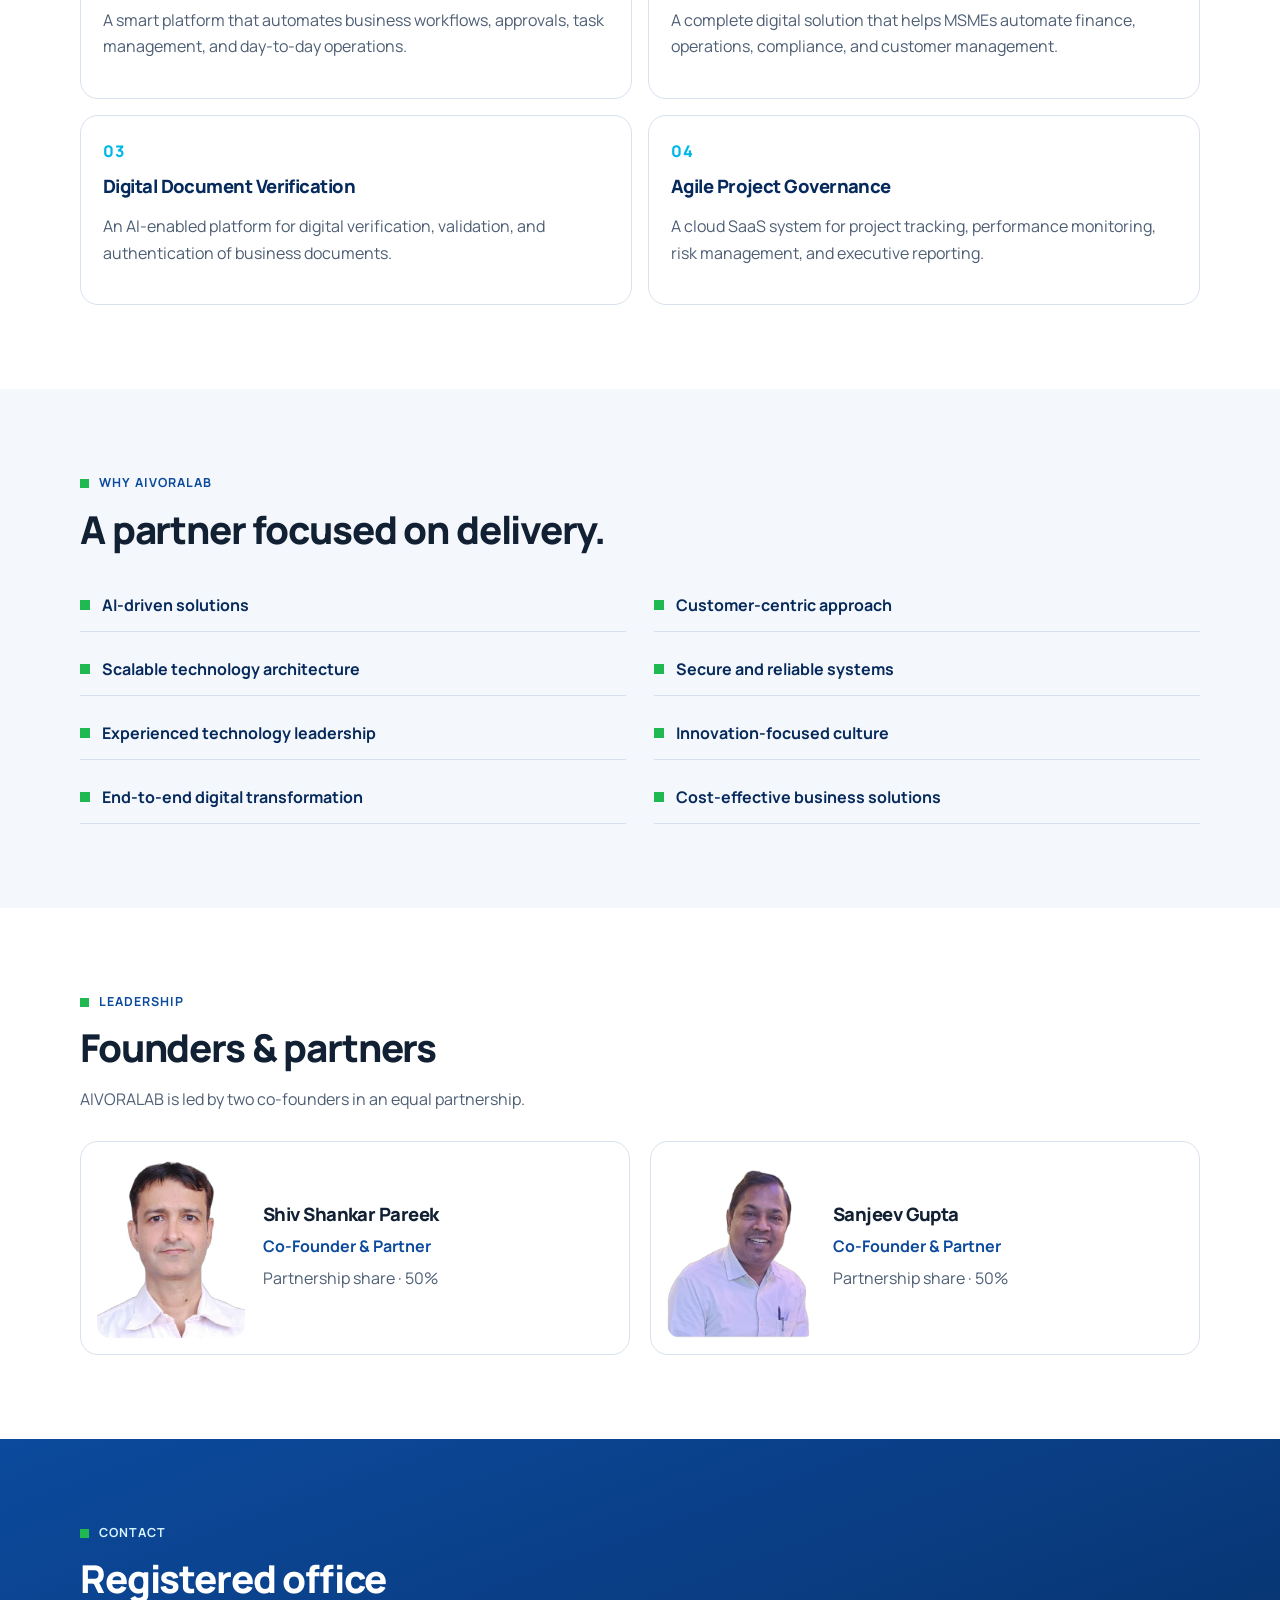
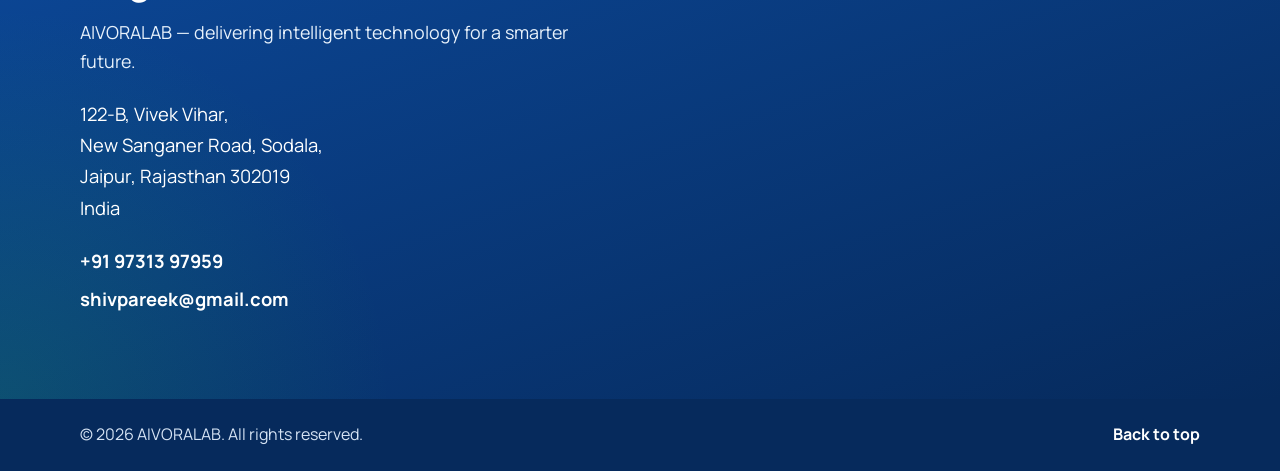
==== commit 64f65baa: "Update index.html" ====
--- a/AIVORALAB/index.html
+++ b/AIVORALAB/index.html
@@ -66,7 +66,7 @@
     <section class="hero" aria-labelledby="hero-title">
       <div class="container hero-grid">
         <div class="hero-copy">
-          <p class="kicker kicker-light"><span class="sq" aria-hidden="true"></span> Jaipur, Rajasthan</p>
+          <!-- <p class="kicker kicker-light"><span class="sq" aria-hidden="true"></span> Jaipur, Rajasthan</p> -->
           <h1 id="hero-title">Transforming Vision into Intelligent Automation.</h1>
           <p class="lede">AIVORALAB builds intelligent digital solutions that help businesses accelerate growth, tighten operations, and move through digital transformation with confidence.</p>
           <div class="hero-actions">
